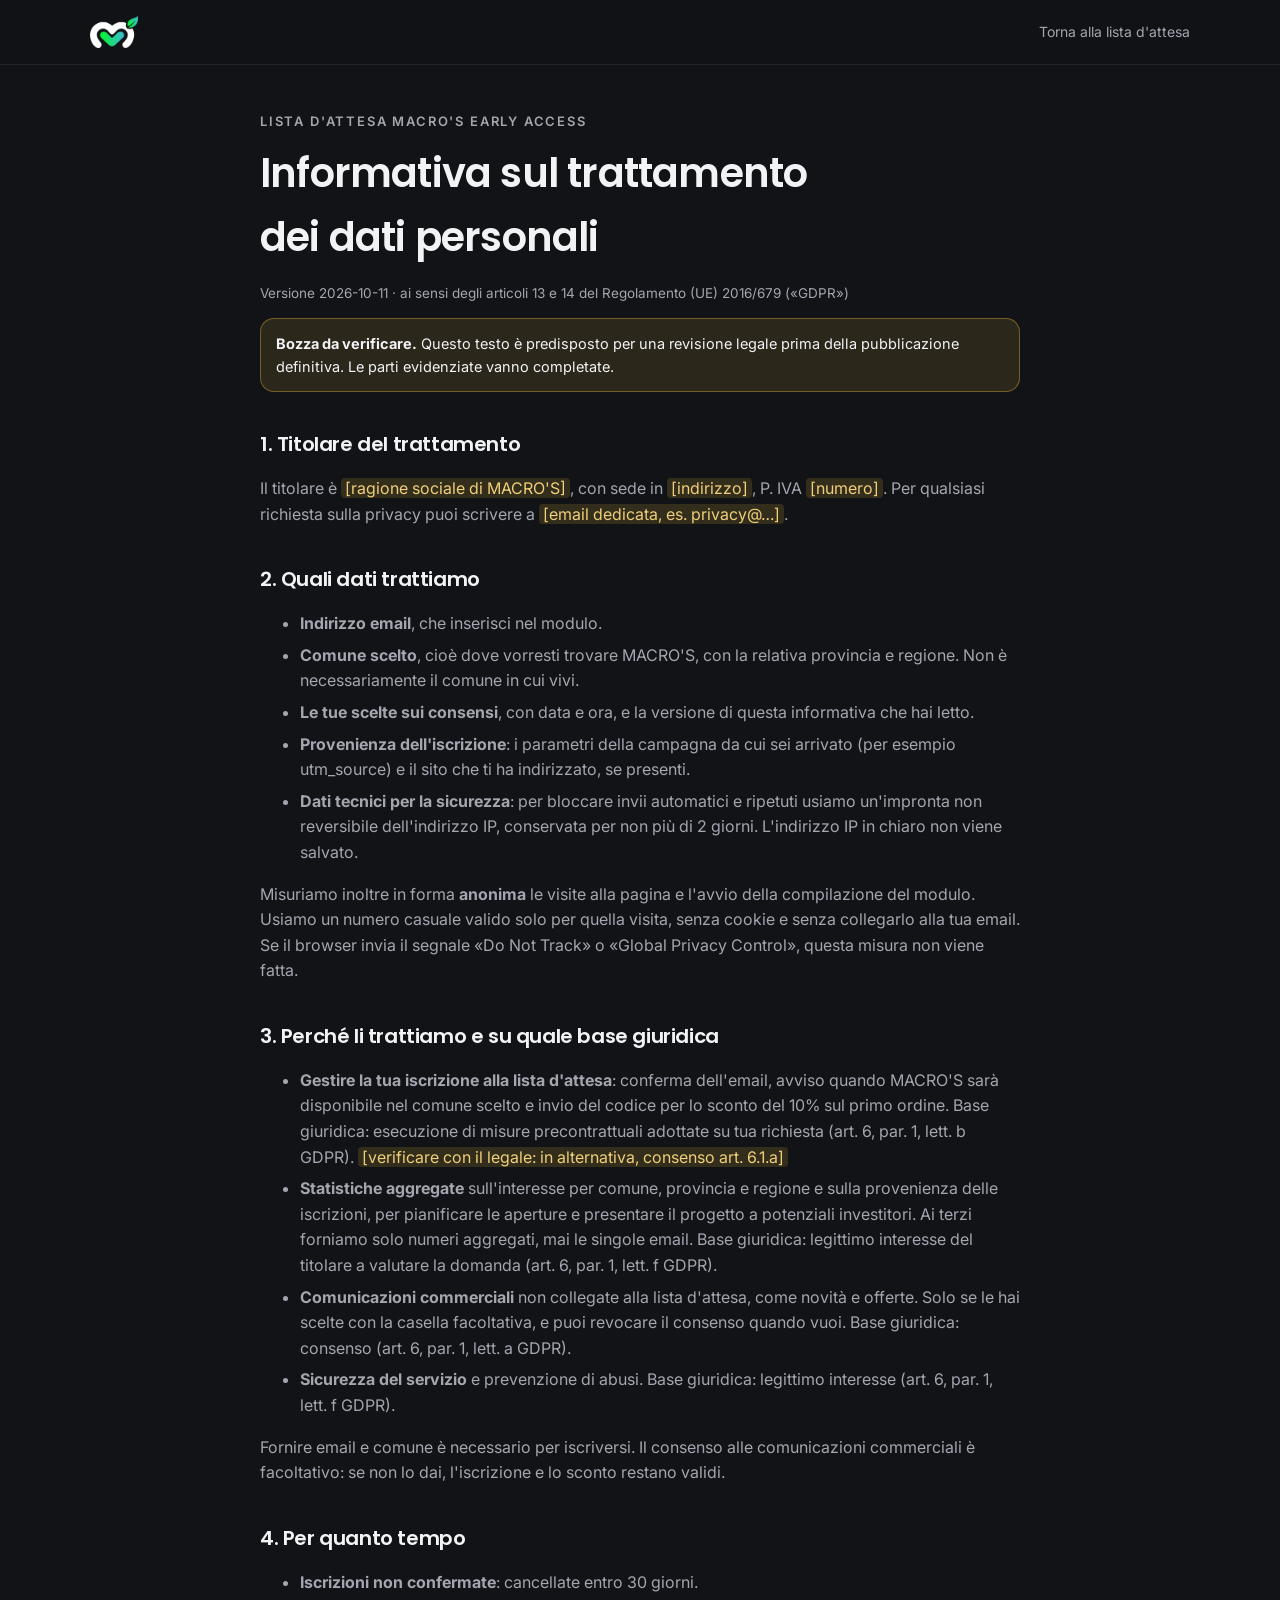
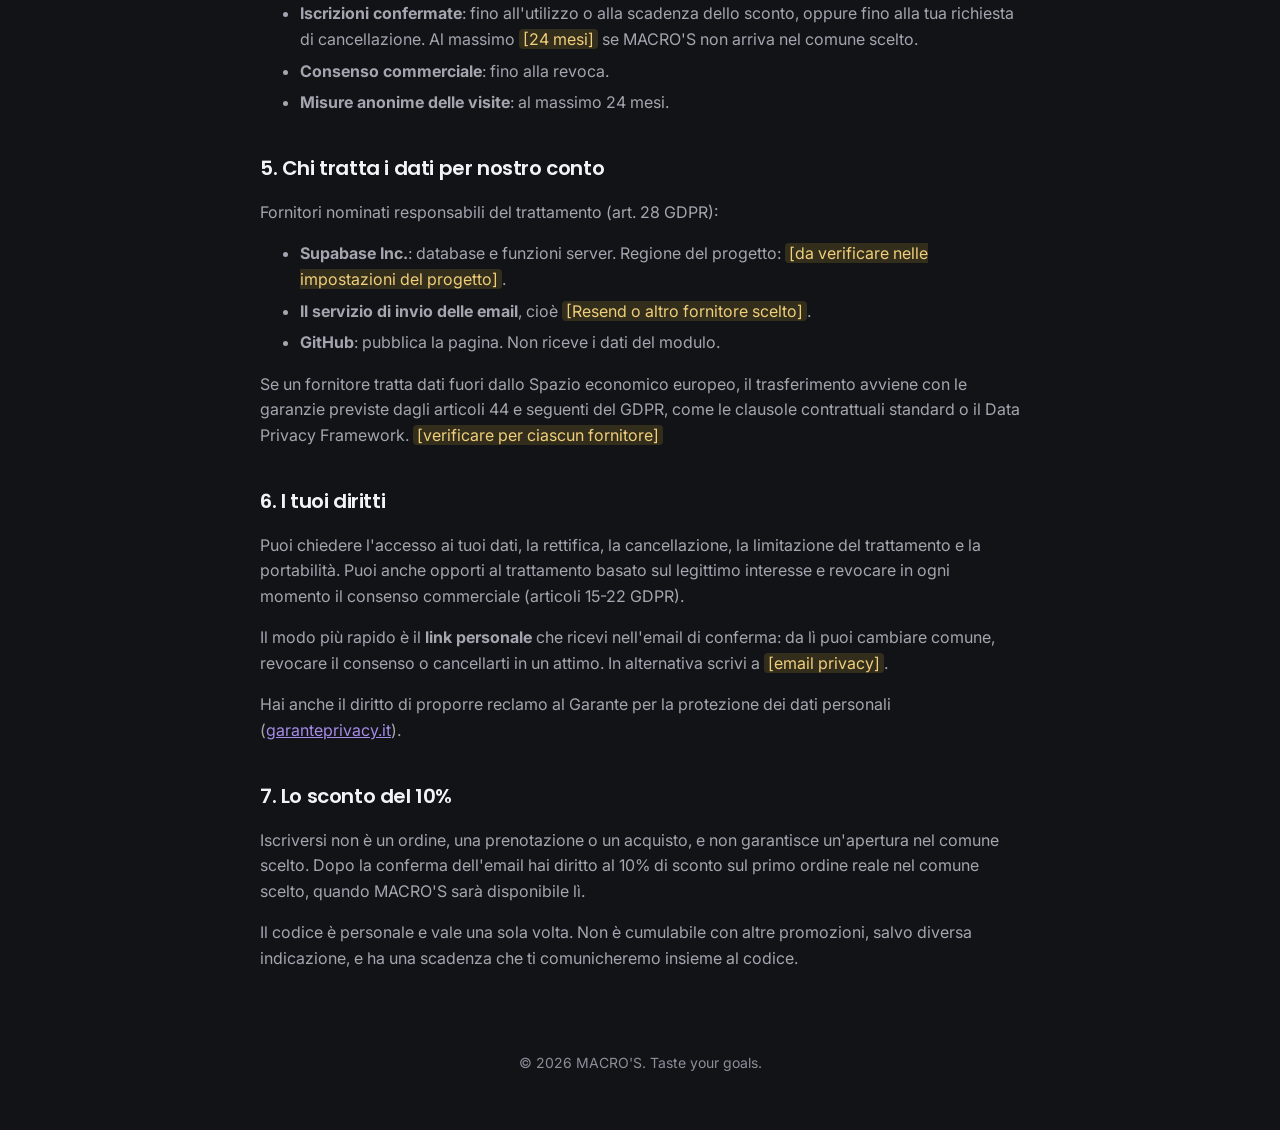
==== privacy.html @ ea97d10e "Landing: lista d'attesa MACRO'S Early Access (modulo, conferma, privacy, dashboard) Co-Authored-By: " ====
<!DOCTYPE html>
<html lang="it">
<head>
<meta charset="UTF-8">
<meta name="viewport" content="width=device-width, initial-scale=1, viewport-fit=cover">
<title>MACRO'S - Informativa privacy lista d'attesa</title>
<meta name="robots" content="noindex">
<meta name="theme-color" content="#121317">
<link rel="icon" type="image/png" href="img/icon-192.png?v=2">
<link rel="preconnect" href="https://fonts.googleapis.com">
<link rel="preconnect" href="https://fonts.gstatic.com" crossorigin>
<link href="https://fonts.googleapis.com/css2?family=Poppins:wght@500;600&family=Inter:wght@400;500;600&display=swap" rel="stylesheet">
<link rel="stylesheet" href="css/pages.css">
<style>
.doc{padding:48px 0 24px;}
.doc h1{font-size:clamp(28px,4vw,40px);margin-bottom:8px;}
.doc h2{font-size:20px;margin:36px 0 10px;}
.doc p,.doc li{color:var(--text-2);}
.doc li{margin-bottom:6px;}
.todo{background:rgba(224,178,58,.16);color:#F0CF7A;padding:0 4px;border-radius:4px;}
</style>
</head>
<body>
<nav class="nav"><div class="wrap"><a href="index.html" aria-label="MACRO'S, pagina principale"><img src="img/logo-mark.webp" alt="MACRO'S" width="48" height="32"></a><a class="back" href="index.html#early-access">Torna alla lista d'attesa</a></div></nav>

<main class="doc narrow">
  <p class="kicker">Lista d'attesa MACRO'S Early Access</p>
  <h1>Informativa sul trattamento dei dati personali</h1>
  <p class="small">Versione 2026-10-11 · ai sensi degli articoli 13 e 14 del Regolamento (UE) 2016/679 («GDPR»)</p>
  <div class="notice notice-warn" role="note"><b>Bozza da verificare.</b> Questo testo è predisposto per una revisione legale prima della pubblicazione definitiva. Le parti evidenziate vanno completate.</div>

  <h2>1. Titolare del trattamento</h2>
  <p>Il titolare è <span class="todo">[ragione sociale di MACRO'S]</span>, con sede in <span class="todo">[indirizzo]</span>, P. IVA <span class="todo">[numero]</span>. Per qualsiasi richiesta sulla privacy puoi scrivere a <span class="todo">[email dedicata, es. privacy@…]</span>.</p>

  <h2>2. Quali dati trattiamo</h2>
  <ul>
    <li><b>Indirizzo email</b>, che inserisci nel modulo.</li>
    <li><b>Comune scelto</b>, cioè dove vorresti trovare MACRO'S, con la relativa provincia e regione. Non è necessariamente il comune in cui vivi.</li>
    <li><b>Le tue scelte sui consensi</b>, con data e ora, e la versione di questa informativa che hai letto.</li>
    <li><b>Provenienza dell'iscrizione</b>: i parametri della campagna da cui sei arrivato (per esempio utm_source) e il sito che ti ha indirizzato, se presenti.</li>
    <li><b>Dati tecnici per la sicurezza</b>: per bloccare invii automatici e ripetuti usiamo un'impronta non reversibile dell'indirizzo IP, conservata per non più di 2 giorni. L'indirizzo IP in chiaro non viene salvato.</li>
  </ul>
  <p>Misuriamo inoltre in forma <b>anonima</b> le visite alla pagina e l'avvio della compilazione del modulo. Usiamo un numero casuale valido solo per quella visita, senza cookie e senza collegarlo alla tua email. Se il browser invia il segnale «Do Not Track» o «Global Privacy Control», questa misura non viene fatta.</p>

  <h2>3. Perché li trattiamo e su quale base giuridica</h2>
  <ul>
    <li><b>Gestire la tua iscrizione alla lista d'attesa</b>: conferma dell'email, avviso quando MACRO'S sarà disponibile nel comune scelto e invio del codice per lo sconto del 10% sul primo ordine. Base giuridica: esecuzione di misure precontrattuali adottate su tua richiesta (art. 6, par. 1, lett. b GDPR). <span class="todo">[verificare con il legale: in alternativa, consenso art. 6.1.a]</span></li>
    <li><b>Statistiche aggregate</b> sull'interesse per comune, provincia e regione e sulla provenienza delle iscrizioni, per pianificare le aperture e presentare il progetto a potenziali investitori. Ai terzi forniamo solo numeri aggregati, mai le singole email. Base giuridica: legittimo interesse del titolare a valutare la domanda (art. 6, par. 1, lett. f GDPR).</li>
    <li><b>Comunicazioni commerciali</b> non collegate alla lista d'attesa, come novità e offerte. Solo se le hai scelte con la casella facoltativa, e puoi revocare il consenso quando vuoi. Base giuridica: consenso (art. 6, par. 1, lett. a GDPR).</li>
    <li><b>Sicurezza del servizio</b> e prevenzione di abusi. Base giuridica: legittimo interesse (art. 6, par. 1, lett. f GDPR).</li>
  </ul>
  <p>Fornire email e comune è necessario per iscriversi. Il consenso alle comunicazioni commerciali è facoltativo: se non lo dai, l'iscrizione e lo sconto restano validi.</p>

  <h2>4. Per quanto tempo</h2>
  <ul>
    <li><b>Iscrizioni non confermate</b>: cancellate entro 30 giorni.</li>
    <li><b>Iscrizioni confermate</b>: fino all'utilizzo o alla scadenza dello sconto, oppure fino alla tua richiesta di cancellazione. Al massimo <span class="todo">[24 mesi]</span> se MACRO'S non arriva nel comune scelto.</li>
    <li><b>Consenso commerciale</b>: fino alla revoca.</li>
    <li><b>Misure anonime delle visite</b>: al massimo 24 mesi.</li>
  </ul>

  <h2>5. Chi tratta i dati per nostro conto</h2>
  <p>Fornitori nominati responsabili del trattamento (art. 28 GDPR):</p>
  <ul>
    <li><b>Supabase Inc.</b>: database e funzioni server. Regione del progetto: <span class="todo">[da verificare nelle impostazioni del progetto]</span>.</li>
    <li><b>Il servizio di invio delle email</b>, cioè <span class="todo">[Resend o altro fornitore scelto]</span>.</li>
    <li><b>GitHub</b>: pubblica la pagina. Non riceve i dati del modulo.</li>
  </ul>
  <p>Se un fornitore tratta dati fuori dallo Spazio economico europeo, il trasferimento avviene con le garanzie previste dagli articoli 44 e seguenti del GDPR, come le clausole contrattuali standard o il Data Privacy Framework. <span class="todo">[verificare per ciascun fornitore]</span></p>

  <h2>6. I tuoi diritti</h2>
  <p>Puoi chiedere l'accesso ai tuoi dati, la rettifica, la cancellazione, la limitazione del trattamento e la portabilità. Puoi anche opporti al trattamento basato sul legittimo interesse e revocare in ogni momento il consenso commerciale (articoli 15-22 GDPR).</p>
  <p>Il modo più rapido è il <b>link personale</b> che ricevi nell'email di conferma: da lì puoi cambiare comune, revocare il consenso o cancellarti in un attimo. In alternativa scrivi a <span class="todo">[email privacy]</span>.</p>
  <p>Hai anche il diritto di proporre reclamo al Garante per la protezione dei dati personali (<a href="https://www.garanteprivacy.it" target="_blank" rel="noopener">garanteprivacy.it</a>).</p>

  <h2>7. Lo sconto del 10%</h2>
  <p>Iscriversi non è un ordine, una prenotazione o un acquisto, e non garantisce un'apertura nel comune scelto. Dopo la conferma dell'email hai diritto al 10% di sconto sul primo ordine reale nel comune scelto, quando MACRO'S sarà disponibile lì.</p>
  <p>Il codice è personale e vale una sola volta. Non è cumulabile con altre promozioni, salvo diversa indicazione, e ha una scadenza che ti comunicheremo insieme al codice.</p>
</main>
<footer>© <span id="year">2026</span> MACRO'S. Taste your goals.</footer>
<script>document.getElementById('year').textContent = new Date().getFullYear();</script>
</body>
</html>
---- css/pages.css ----
/* Pagine secondarie della landing (privacy, iscrizione, dashboard della lista d'attesa): stessi colori e caratteri di index.html */
:root{
  color-scheme:dark;
  --bg:#121317;--raise:#1B1D22;--raise-2:#23262C;
  --line:rgba(255,255,255,.08);--line-2:rgba(255,255,255,.14);
  --text:#F2F3F5;--text-2:#A3A6AF;--text-3:#8C8F99;
  --mint:#22D287;--g:#A48CE8;--p:#fa7769;--c:#5B9BD9;
  --brand:linear-gradient(100deg,#08F13C 0%,#22D287 50%,#3CBDD2 100%);
  --r-l:28px;
}
*{box-sizing:border-box;}
html{-webkit-text-size-adjust:100%;}
body{margin:0;background:var(--bg);color:var(--text);font:400 16px/1.6 'Inter',system-ui,sans-serif;-webkit-font-smoothing:antialiased;}
h1,h2,h3{font-family:'Poppins',sans-serif;font-weight:600;margin:0;letter-spacing:-.02em;text-wrap:balance;}
a{color:var(--g);}
.wrap{width:min(100% - 40px,1100px);margin-inline:auto;}
.narrow{width:min(100% - 40px,760px);margin-inline:auto;}
.nav{position:sticky;top:0;z-index:30;background:rgba(18,19,23,.82);-webkit-backdrop-filter:saturate(1.4) blur(18px);backdrop-filter:saturate(1.4) blur(18px);border-bottom:1px solid var(--line);}
.nav .wrap{display:flex;align-items:center;justify-content:space-between;gap:16px;height:64px;}
.nav img{height:32px;width:auto;display:block;}
.nav a.back{color:var(--text-2);text-decoration:none;font-size:14px;}
.nav a.back:hover{color:var(--text);}
.kicker{margin:0 0 12px;font:600 13px 'Inter',sans-serif;letter-spacing:.14em;text-transform:uppercase;color:var(--g);}
.card{background:var(--raise);border-radius:var(--r-l);padding:clamp(22px,3vw,34px);box-shadow:inset 0 0 0 1px var(--line);}
.btn{display:inline-flex;align-items:center;justify-content:center;gap:8px;min-height:48px;padding:0 22px;border-radius:999px;border:0;font:600 15px 'Inter',sans-serif;text-decoration:none;cursor:pointer;}
.btn-ea{background:linear-gradient(100deg,#A48CE8 0%,#C4B3F2 100%);color:#140F24;}
.btn-quiet{background:var(--raise-2);color:var(--text);box-shadow:inset 0 0 0 1px var(--line-2);}
.btn-danger{background:rgba(240,138,126,.14);color:#F5C2BC;box-shadow:inset 0 0 0 1px rgba(240,138,126,.45);}
.btn[disabled]{opacity:.6;cursor:progress;}
.btn:focus-visible,input:focus-visible,select:focus-visible,button:focus-visible{outline:2px solid var(--g);outline-offset:2px;}
input[type=text],input[type=email],input[type=password],input[type=search],select{width:100%;min-height:48px;padding:0 14px;border-radius:12px;border:1px solid var(--line-2);background:var(--raise-2);color:var(--text);font:400 16px 'Inter',sans-serif;}
label{font-weight:600;font-size:14.5px;}
.muted{color:var(--text-2);}
.small{font-size:13.5px;color:var(--text-3);}
.notice{padding:14px 16px;border-radius:14px;font-size:14.5px;}
.notice-ok{background:rgba(164,140,232,.14);box-shadow:inset 0 0 0 1px rgba(164,140,232,.4);}
.notice-warn{background:rgba(224,178,58,.12);box-shadow:inset 0 0 0 1px rgba(224,178,58,.4);}
.notice-error{background:rgba(240,138,126,.12);box-shadow:inset 0 0 0 1px rgba(240,138,126,.4);color:#F5C2BC;}
footer{padding:40px 0 56px;color:var(--text-3);font-size:14px;text-align:center;}
/* ricerca del comune (stessa logica del modulo della landing) */
.combo{position:relative;}
.combo ul{position:absolute;z-index:20;left:0;right:0;top:calc(100% + 6px);margin:0;padding:6px;list-style:none;max-height:260px;overflow-y:auto;border-radius:14px;background:#262930;box-shadow:inset 0 0 0 1px var(--line-2),0 24px 50px -20px rgba(0,0,0,.9);}
.combo li{display:flex;flex-direction:column;padding:10px 12px;border-radius:10px;cursor:pointer;}
.combo li span{font-size:13px;color:var(--text-2);}
.combo li[aria-selected=true],.combo li:hover{background:rgba(164,140,232,.16);}
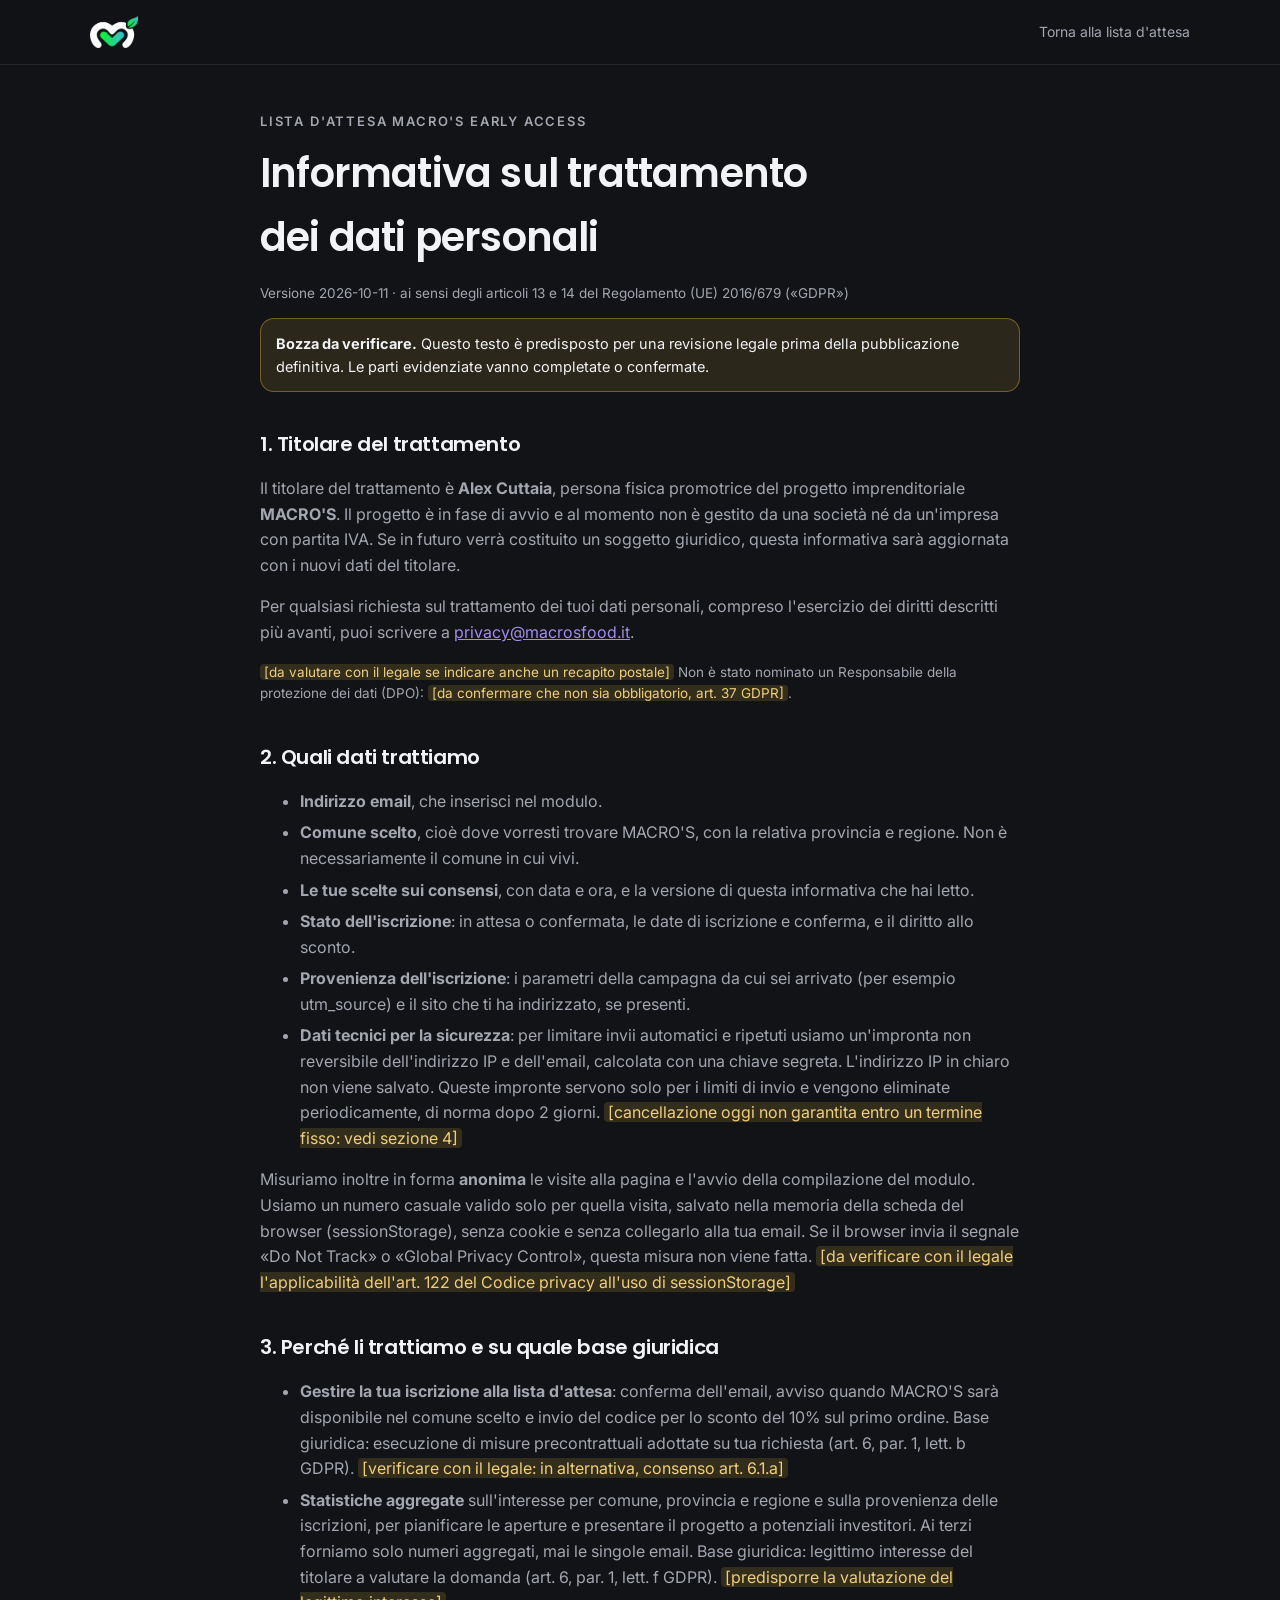
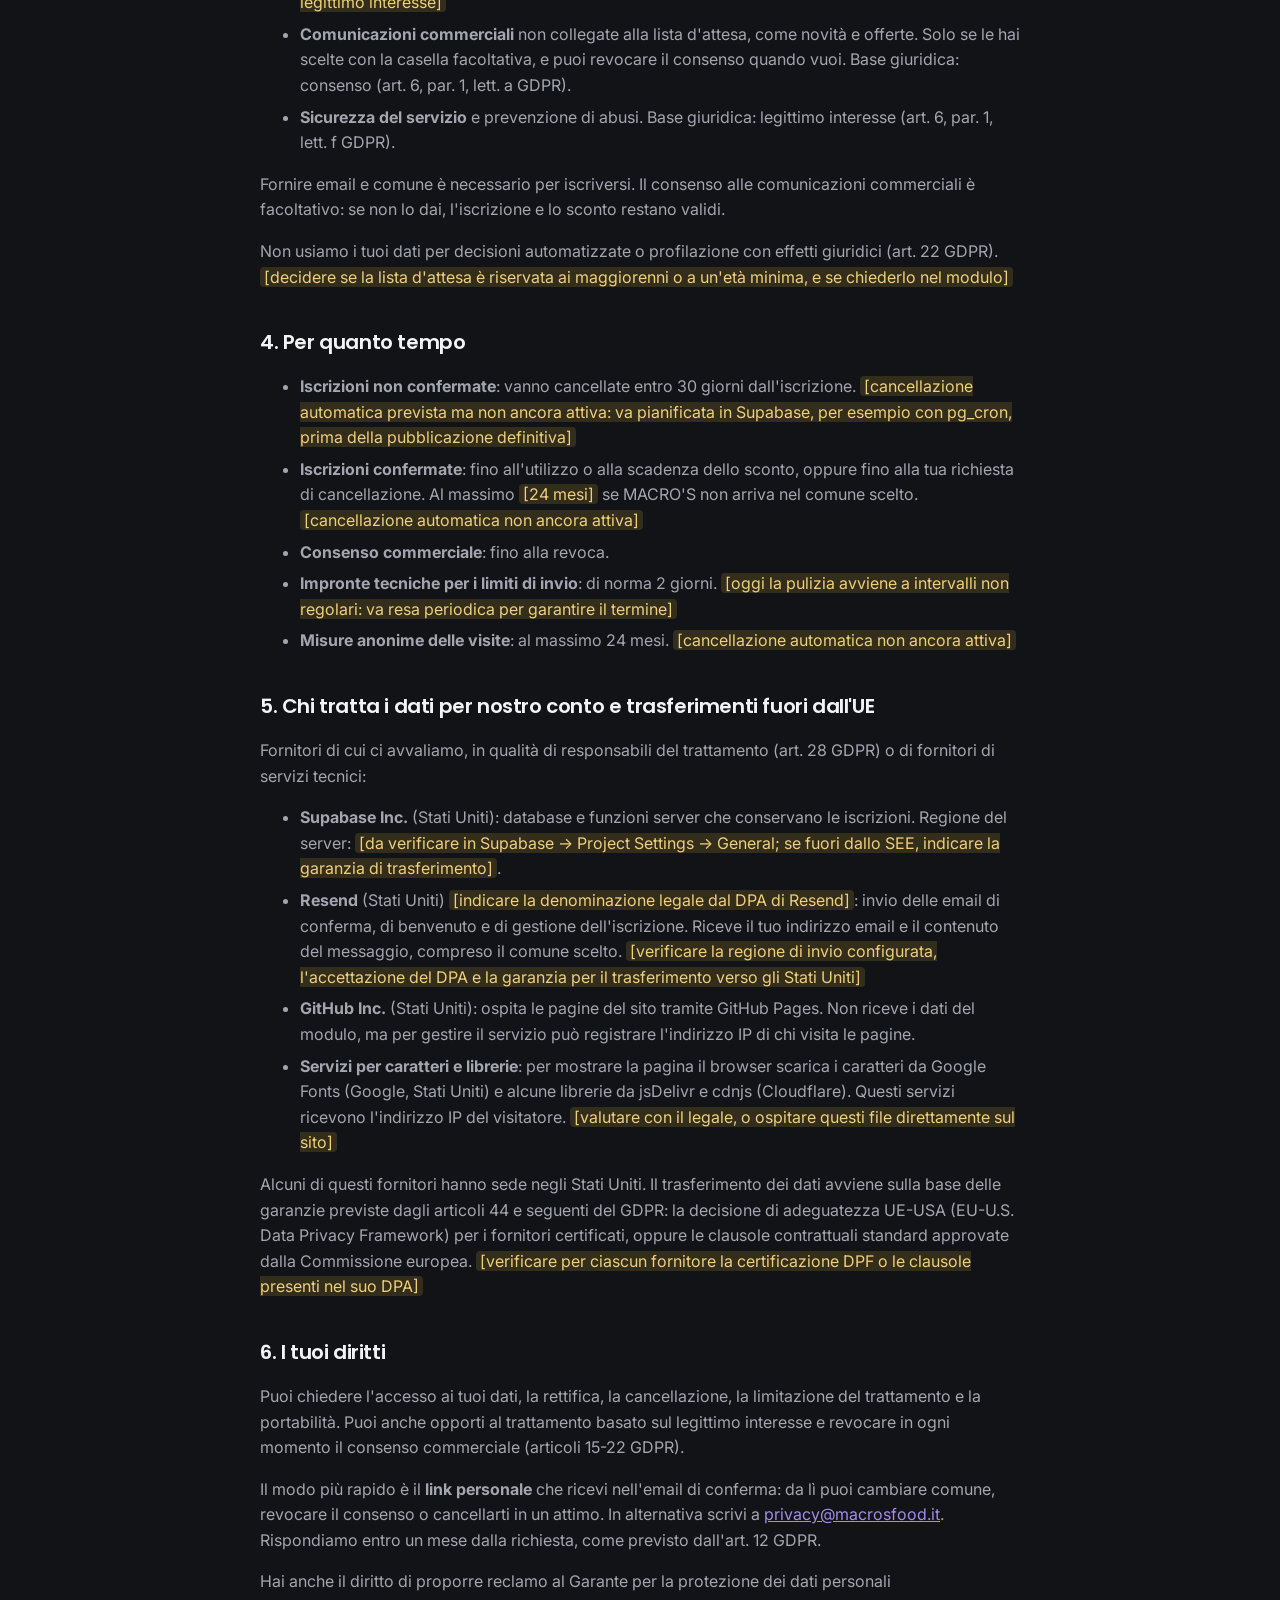
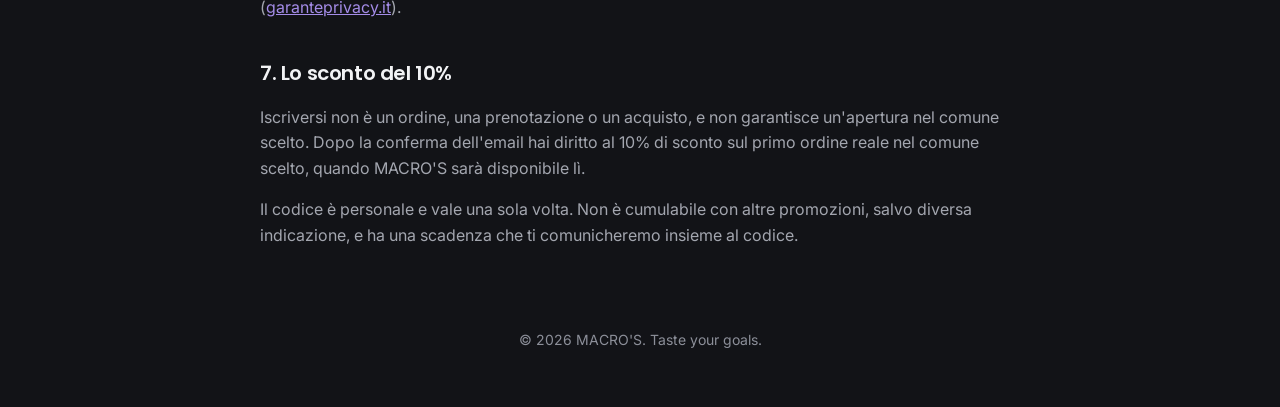
==== commit b828ca65: "Landing: build sul dominio macrosfood.it, demo del totem aggiornata Co-Authored-By: Claude Opus 5.5 " ====
--- a/privacy.html
+++ b/privacy.html
@@ -27,50 +27,56 @@
   <p class="kicker">Lista d'attesa MACRO'S Early Access</p>
   <h1>Informativa sul trattamento dei dati personali</h1>
   <p class="small">Versione 2026-10-11 · ai sensi degli articoli 13 e 14 del Regolamento (UE) 2016/679 («GDPR»)</p>
-  <div class="notice notice-warn" role="note"><b>Bozza da verificare.</b> Questo testo è predisposto per una revisione legale prima della pubblicazione definitiva. Le parti evidenziate vanno completate.</div>
+  <div class="notice notice-warn" role="note"><b>Bozza da verificare.</b> Questo testo è predisposto per una revisione legale prima della pubblicazione definitiva. Le parti evidenziate vanno completate o confermate.</div>
 
   <h2>1. Titolare del trattamento</h2>
-  <p>Il titolare è <span class="todo">[ragione sociale di MACRO'S]</span>, con sede in <span class="todo">[indirizzo]</span>, P. IVA <span class="todo">[numero]</span>. Per qualsiasi richiesta sulla privacy puoi scrivere a <span class="todo">[email dedicata, es. privacy@…]</span>.</p>
+  <p>Il titolare del trattamento è <b>Alex Cuttaia</b>, persona fisica promotrice del progetto imprenditoriale <b>MACRO'S</b>. Il progetto è in fase di avvio e al momento non è gestito da una società né da un'impresa con partita IVA. Se in futuro verrà costituito un soggetto giuridico, questa informativa sarà aggiornata con i nuovi dati del titolare.</p>
+  <p>Per qualsiasi richiesta sul trattamento dei tuoi dati personali, compreso l'esercizio dei diritti descritti più avanti, puoi scrivere a <a href="mailto:privacy@macrosfood.it">privacy@macrosfood.it</a>.</p>
+  <p class="small"><span class="todo">[da valutare con il legale se indicare anche un recapito postale]</span> Non è stato nominato un Responsabile della protezione dei dati (DPO): <span class="todo">[da confermare che non sia obbligatorio, art. 37 GDPR]</span>.</p>
 
   <h2>2. Quali dati trattiamo</h2>
   <ul>
     <li><b>Indirizzo email</b>, che inserisci nel modulo.</li>
     <li><b>Comune scelto</b>, cioè dove vorresti trovare MACRO'S, con la relativa provincia e regione. Non è necessariamente il comune in cui vivi.</li>
     <li><b>Le tue scelte sui consensi</b>, con data e ora, e la versione di questa informativa che hai letto.</li>
+    <li><b>Stato dell'iscrizione</b>: in attesa o confermata, le date di iscrizione e conferma, e il diritto allo sconto.</li>
     <li><b>Provenienza dell'iscrizione</b>: i parametri della campagna da cui sei arrivato (per esempio utm_source) e il sito che ti ha indirizzato, se presenti.</li>
-    <li><b>Dati tecnici per la sicurezza</b>: per bloccare invii automatici e ripetuti usiamo un'impronta non reversibile dell'indirizzo IP, conservata per non più di 2 giorni. L'indirizzo IP in chiaro non viene salvato.</li>
+    <li><b>Dati tecnici per la sicurezza</b>: per limitare invii automatici e ripetuti usiamo un'impronta non reversibile dell'indirizzo IP e dell'email, calcolata con una chiave segreta. L'indirizzo IP in chiaro non viene salvato. Queste impronte servono solo per i limiti di invio e vengono eliminate periodicamente, di norma dopo 2 giorni. <span class="todo">[cancellazione oggi non garantita entro un termine fisso: vedi sezione 4]</span></li>
   </ul>
-  <p>Misuriamo inoltre in forma <b>anonima</b> le visite alla pagina e l'avvio della compilazione del modulo. Usiamo un numero casuale valido solo per quella visita, senza cookie e senza collegarlo alla tua email. Se il browser invia il segnale «Do Not Track» o «Global Privacy Control», questa misura non viene fatta.</p>
+  <p>Misuriamo inoltre in forma <b>anonima</b> le visite alla pagina e l'avvio della compilazione del modulo. Usiamo un numero casuale valido solo per quella visita, salvato nella memoria della scheda del browser (sessionStorage), senza cookie e senza collegarlo alla tua email. Se il browser invia il segnale «Do Not Track» o «Global Privacy Control», questa misura non viene fatta. <span class="todo">[da verificare con il legale l'applicabilità dell'art. 122 del Codice privacy all'uso di sessionStorage]</span></p>
 
   <h2>3. Perché li trattiamo e su quale base giuridica</h2>
   <ul>
     <li><b>Gestire la tua iscrizione alla lista d'attesa</b>: conferma dell'email, avviso quando MACRO'S sarà disponibile nel comune scelto e invio del codice per lo sconto del 10% sul primo ordine. Base giuridica: esecuzione di misure precontrattuali adottate su tua richiesta (art. 6, par. 1, lett. b GDPR). <span class="todo">[verificare con il legale: in alternativa, consenso art. 6.1.a]</span></li>
-    <li><b>Statistiche aggregate</b> sull'interesse per comune, provincia e regione e sulla provenienza delle iscrizioni, per pianificare le aperture e presentare il progetto a potenziali investitori. Ai terzi forniamo solo numeri aggregati, mai le singole email. Base giuridica: legittimo interesse del titolare a valutare la domanda (art. 6, par. 1, lett. f GDPR).</li>
+    <li><b>Statistiche aggregate</b> sull'interesse per comune, provincia e regione e sulla provenienza delle iscrizioni, per pianificare le aperture e presentare il progetto a potenziali investitori. Ai terzi forniamo solo numeri aggregati, mai le singole email. Base giuridica: legittimo interesse del titolare a valutare la domanda (art. 6, par. 1, lett. f GDPR). <span class="todo">[predisporre la valutazione del legittimo interesse]</span></li>
     <li><b>Comunicazioni commerciali</b> non collegate alla lista d'attesa, come novità e offerte. Solo se le hai scelte con la casella facoltativa, e puoi revocare il consenso quando vuoi. Base giuridica: consenso (art. 6, par. 1, lett. a GDPR).</li>
     <li><b>Sicurezza del servizio</b> e prevenzione di abusi. Base giuridica: legittimo interesse (art. 6, par. 1, lett. f GDPR).</li>
   </ul>
   <p>Fornire email e comune è necessario per iscriversi. Il consenso alle comunicazioni commerciali è facoltativo: se non lo dai, l'iscrizione e lo sconto restano validi.</p>
+  <p>Non usiamo i tuoi dati per decisioni automatizzate o profilazione con effetti giuridici (art. 22 GDPR). <span class="todo">[decidere se la lista d'attesa è riservata ai maggiorenni o a un'età minima, e se chiederlo nel modulo]</span></p>
 
   <h2>4. Per quanto tempo</h2>
   <ul>
-    <li><b>Iscrizioni non confermate</b>: cancellate entro 30 giorni.</li>
-    <li><b>Iscrizioni confermate</b>: fino all'utilizzo o alla scadenza dello sconto, oppure fino alla tua richiesta di cancellazione. Al massimo <span class="todo">[24 mesi]</span> se MACRO'S non arriva nel comune scelto.</li>
+    <li><b>Iscrizioni non confermate</b>: vanno cancellate entro 30 giorni dall'iscrizione. <span class="todo">[cancellazione automatica prevista ma non ancora attiva: va pianificata in Supabase, per esempio con pg_cron, prima della pubblicazione definitiva]</span></li>
+    <li><b>Iscrizioni confermate</b>: fino all'utilizzo o alla scadenza dello sconto, oppure fino alla tua richiesta di cancellazione. Al massimo <span class="todo">[24 mesi]</span> se MACRO'S non arriva nel comune scelto. <span class="todo">[cancellazione automatica non ancora attiva]</span></li>
     <li><b>Consenso commerciale</b>: fino alla revoca.</li>
-    <li><b>Misure anonime delle visite</b>: al massimo 24 mesi.</li>
+    <li><b>Impronte tecniche per i limiti di invio</b>: di norma 2 giorni. <span class="todo">[oggi la pulizia avviene a intervalli non regolari: va resa periodica per garantire il termine]</span></li>
+    <li><b>Misure anonime delle visite</b>: al massimo 24 mesi. <span class="todo">[cancellazione automatica non ancora attiva]</span></li>
   </ul>
 
-  <h2>5. Chi tratta i dati per nostro conto</h2>
-  <p>Fornitori nominati responsabili del trattamento (art. 28 GDPR):</p>
+  <h2>5. Chi tratta i dati per nostro conto e trasferimenti fuori dall'UE</h2>
+  <p>Fornitori di cui ci avvaliamo, in qualità di responsabili del trattamento (art. 28 GDPR) o di fornitori di servizi tecnici:</p>
   <ul>
-    <li><b>Supabase Inc.</b>: database e funzioni server. Regione del progetto: <span class="todo">[da verificare nelle impostazioni del progetto]</span>.</li>
-    <li><b>Il servizio di invio delle email</b>, cioè <span class="todo">[Resend o altro fornitore scelto]</span>.</li>
-    <li><b>GitHub</b>: pubblica la pagina. Non riceve i dati del modulo.</li>
+    <li><b>Supabase Inc.</b> (Stati Uniti): database e funzioni server che conservano le iscrizioni. Regione del server: <span class="todo">[da verificare in Supabase → Project Settings → General; se fuori dallo SEE, indicare la garanzia di trasferimento]</span>.</li>
+    <li><b>Resend</b> (Stati Uniti) <span class="todo">[indicare la denominazione legale dal DPA di Resend]</span>: invio delle email di conferma, di benvenuto e di gestione dell'iscrizione. Riceve il tuo indirizzo email e il contenuto del messaggio, compreso il comune scelto. <span class="todo">[verificare la regione di invio configurata, l'accettazione del DPA e la garanzia per il trasferimento verso gli Stati Uniti]</span></li>
+    <li><b>GitHub Inc.</b> (Stati Uniti): ospita le pagine del sito tramite GitHub Pages. Non riceve i dati del modulo, ma per gestire il servizio può registrare l'indirizzo IP di chi visita le pagine.</li>
+    <li><b>Servizi per caratteri e librerie</b>: per mostrare la pagina il browser scarica i caratteri da Google Fonts (Google, Stati Uniti) e alcune librerie da jsDelivr e cdnjs (Cloudflare). Questi servizi ricevono l'indirizzo IP del visitatore. <span class="todo">[valutare con il legale, o ospitare questi file direttamente sul sito]</span></li>
   </ul>
-  <p>Se un fornitore tratta dati fuori dallo Spazio economico europeo, il trasferimento avviene con le garanzie previste dagli articoli 44 e seguenti del GDPR, come le clausole contrattuali standard o il Data Privacy Framework. <span class="todo">[verificare per ciascun fornitore]</span></p>
+  <p>Alcuni di questi fornitori hanno sede negli Stati Uniti. Il trasferimento dei dati avviene sulla base delle garanzie previste dagli articoli 44 e seguenti del GDPR: la decisione di adeguatezza UE-USA (EU-U.S. Data Privacy Framework) per i fornitori certificati, oppure le clausole contrattuali standard approvate dalla Commissione europea. <span class="todo">[verificare per ciascun fornitore la certificazione DPF o le clausole presenti nel suo DPA]</span></p>
 
   <h2>6. I tuoi diritti</h2>
   <p>Puoi chiedere l'accesso ai tuoi dati, la rettifica, la cancellazione, la limitazione del trattamento e la portabilità. Puoi anche opporti al trattamento basato sul legittimo interesse e revocare in ogni momento il consenso commerciale (articoli 15-22 GDPR).</p>
-  <p>Il modo più rapido è il <b>link personale</b> che ricevi nell'email di conferma: da lì puoi cambiare comune, revocare il consenso o cancellarti in un attimo. In alternativa scrivi a <span class="todo">[email privacy]</span>.</p>
+  <p>Il modo più rapido è il <b>link personale</b> che ricevi nell'email di conferma: da lì puoi cambiare comune, revocare il consenso o cancellarti in un attimo. In alternativa scrivi a <a href="mailto:privacy@macrosfood.it">privacy@macrosfood.it</a>. Rispondiamo entro un mese dalla richiesta, come previsto dall'art. 12 GDPR.</p>
   <p>Hai anche il diritto di proporre reclamo al Garante per la protezione dei dati personali (<a href="https://www.garanteprivacy.it" target="_blank" rel="noopener">garanteprivacy.it</a>).</p>
 
   <h2>7. Lo sconto del 10%</h2>
